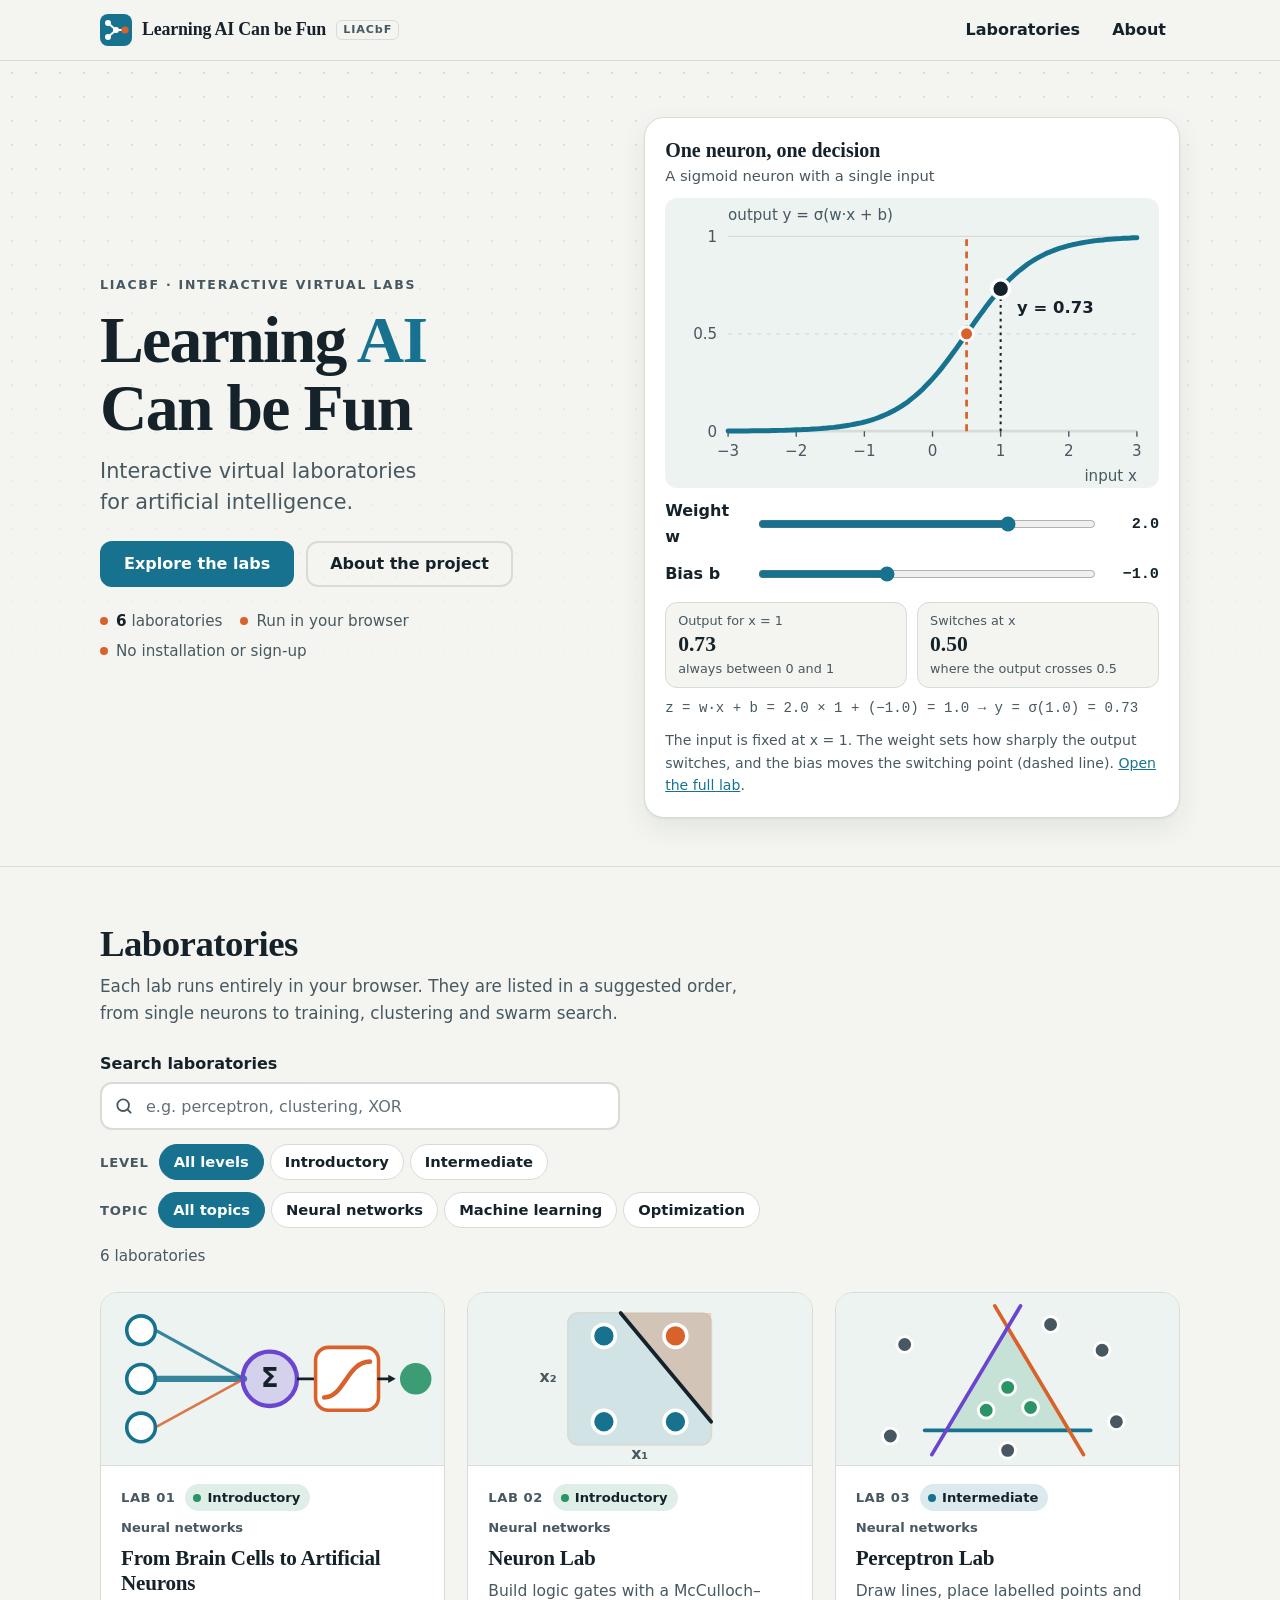
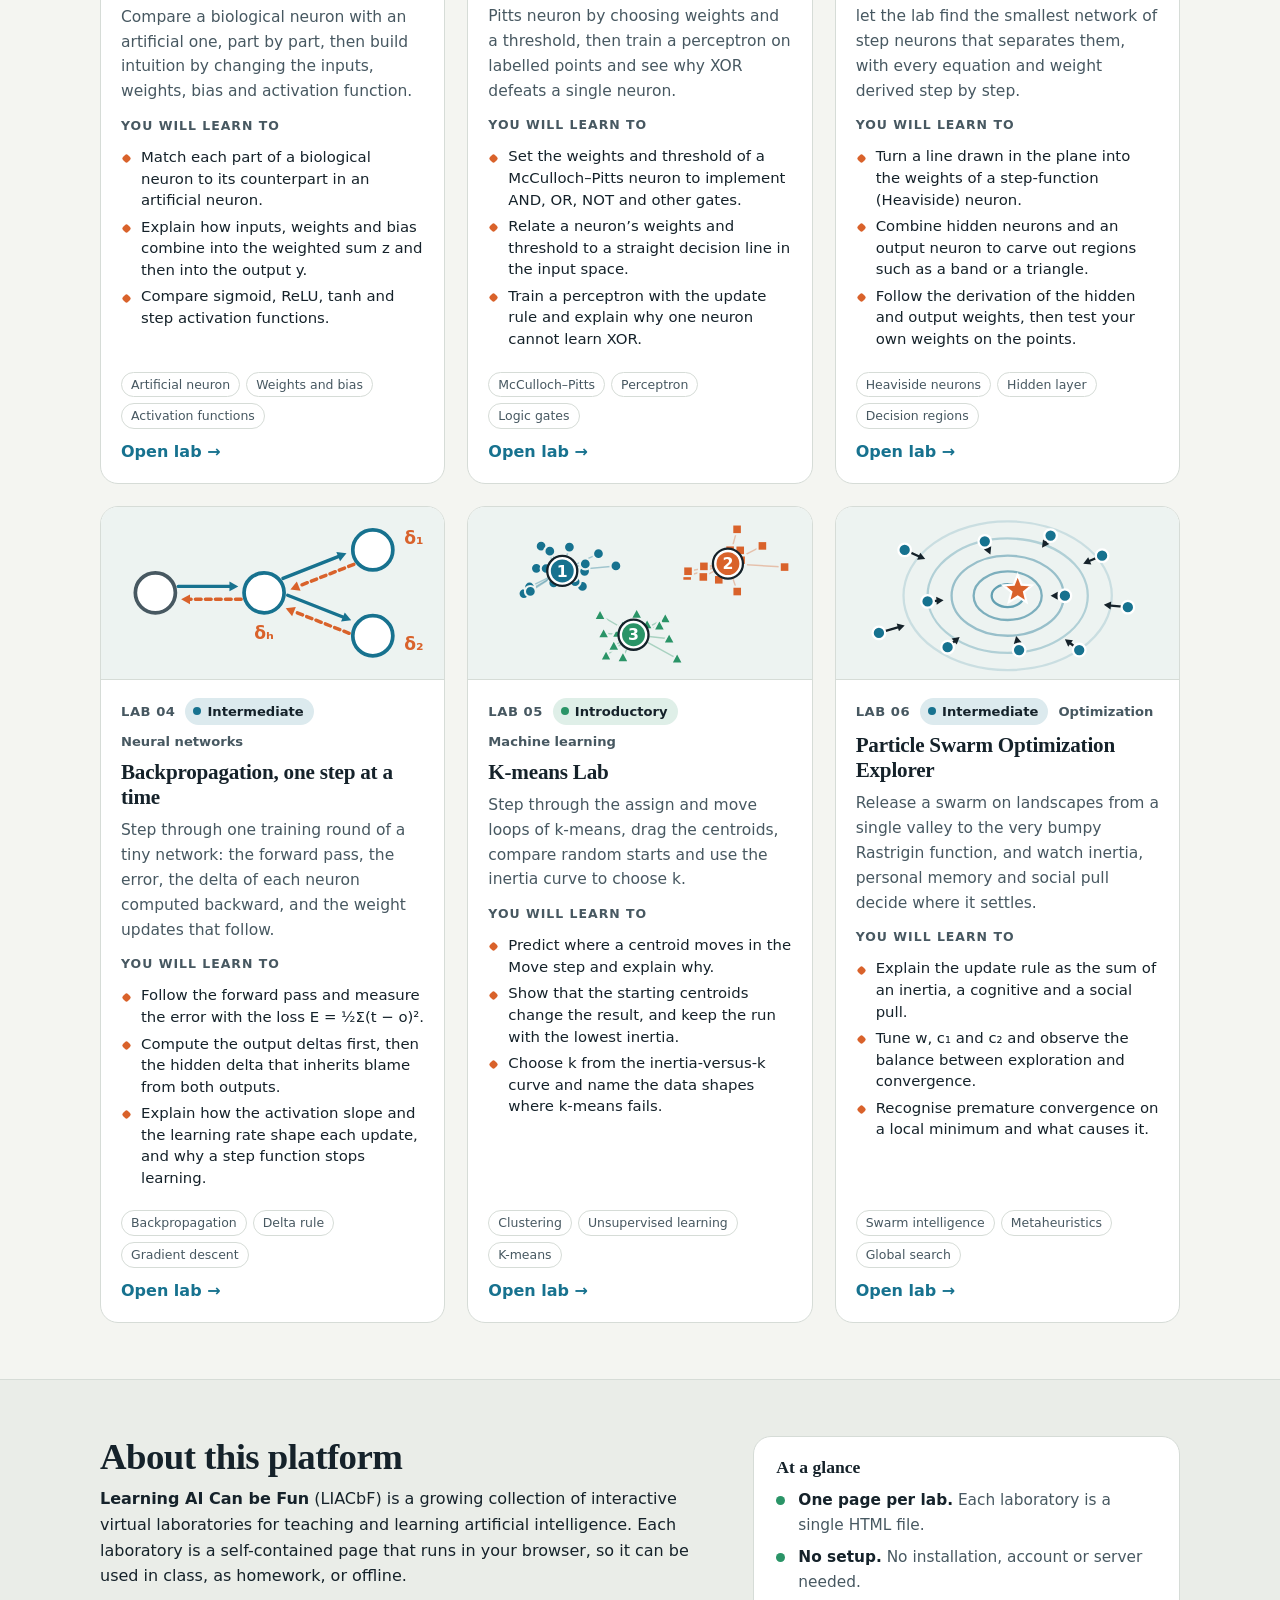
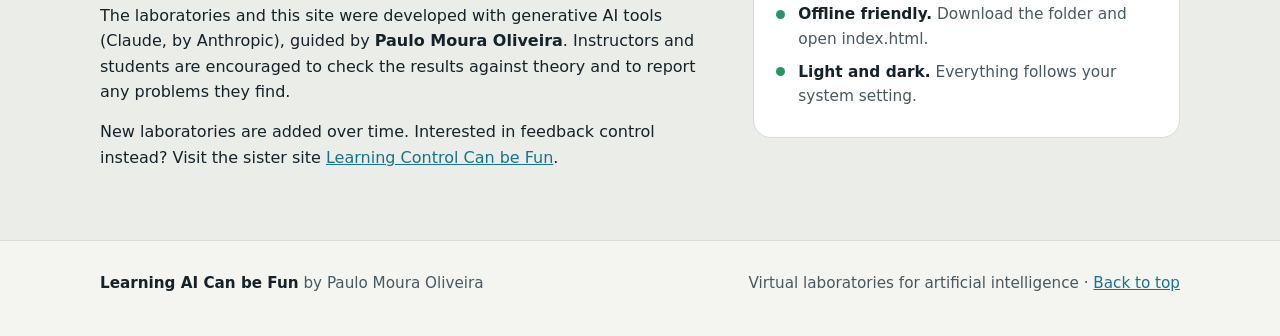
==== index.html @ 010efbf0 "Add files via upload" ====
<!DOCTYPE html>
<html lang="en">
<head>
<meta charset="utf-8">
<meta name="viewport" content="width=device-width, initial-scale=1, viewport-fit=cover">
<title>Learning AI Can be Fun (LIACbF): interactive labs for artificial intelligence</title>
<meta name="description" content="Learning AI Can be Fun (LIACbF): interactive virtual laboratories for artificial intelligence, by Paulo Moura Oliveira. Neurons, perceptrons, backpropagation, k-means and swarm optimization, all running in your browser.">
<meta name="theme-color" content="#f4f5f1" media="(prefers-color-scheme: light)">
<meta name="theme-color" content="#0d1417" media="(prefers-color-scheme: dark)">
<meta property="og:type" content="website">
<meta property="og:title" content="Learning AI Can be Fun (LIACbF)">
<meta property="og:description" content="Interactive virtual laboratories for artificial intelligence.">
<link rel="icon" href="data:image/svg+xml,%3Csvg xmlns='http://www.w3.org/2000/svg' viewBox='0 0 32 32'%3E%3Crect width='32' height='32' rx='8' fill='%2317728f'/%3E%3Cg stroke='white' stroke-width='2' stroke-linecap='round'%3E%3Cpath d='M8 9l8 7M8 23l8-7M16 16h8'/%3E%3C/g%3E%3Cg fill='white'%3E%3Ccircle cx='8' cy='9' r='3'/%3E%3Ccircle cx='8' cy='23' r='3'/%3E%3Ccircle cx='16' cy='16' r='3'/%3E%3C/g%3E%3Ccircle cx='25' cy='16' r='3.6' fill='%23ffb27a'/%3E%3C/svg%3E">
<link rel="stylesheet" href="assets/site.css">
</head>
<body>
<a class="skip" href="#labs">Skip to the laboratories</a>

<header class="site-head">
  <div class="wrap bar">
    <a class="brand" href="#top">
      <svg viewBox="0 0 32 32" aria-hidden="true"><rect width="32" height="32" rx="8" fill="var(--a)"/><g stroke="var(--a-ink)" stroke-width="2" stroke-linecap="round"><path d="M8 9l8 7M8 23l8-7M16 16h8"/></g><g fill="var(--a-ink)"><circle cx="8" cy="9" r="3"/><circle cx="8" cy="23" r="3"/><circle cx="16" cy="16" r="3"/></g><circle cx="25" cy="16" r="3.6" fill="var(--b)"/></svg>
      <span>Learning AI Can be Fun</span><small>LIACbF</small>
    </a>
    <nav aria-label="Main">
      <ul>
        <li><a href="#labs">Laboratories</a></li>
        <li><a href="#about">About</a></li>
      </ul>
    </nav>
  </div>
</header>

<main id="top">
  <section class="hero" aria-labelledby="title">
    <div class="wrap">
      <div>
        <p class="eyebrow">LIACbF · Interactive virtual labs</p>
        <h1 id="title">Learning <span class="ai">AI</span> Can be Fun</h1>
        <p class="tagline">Interactive virtual laboratories for artificial intelligence.</p>
        <div class="cta">
          <a class="btn" href="#labs">Explore the labs</a>
          <a class="btn ghost" href="#about">About the project</a>
        </div>
        <ul class="facts">
          <li><b id="count">Interactive</b> laboratories</li>
          <li>Run in your browser</li>
          <li>No installation or sign-up</li>
        </ul>
      </div>

      <div class="demo" aria-labelledby="demo-h">
        <h2 id="demo-h">One neuron, one decision</h2>
        <p class="sub">A sigmoid neuron with a single input</p>
        <svg id="dplot" viewBox="0 0 360 212" role="img" aria-label="Sigmoid neuron plot"></svg>
        <div class="sl"><label for="dw">Weight w</label><input id="dw" type="range" min="-4" max="4" step="0.1" value="2"><output id="dwv" for="dw"></output></div>
        <div class="sl"><label for="db">Bias b</label><input id="db" type="range" min="-4" max="4" step="0.1" value="-1"><output id="dbv" for="db"></output></div>
        <div class="reads">
          <div class="read"><span>Output for x = 1</span><b id="dout"></b><span>always between 0 and 1</span></div>
          <div class="read"><span>Switches at x</span><b id="dsw"></b><span id="dswnote"></span></div>
        </div>
        <p class="calc" id="dcalc"></p>
        <p class="cap">The input is fixed at x = 1. The weight sets how sharply the output switches, and the bias moves the switching point (dashed line). <a id="demo-link" href="#labs">Open the full lab</a>.</p>
      </div>
    </div>
  </section>

  <section id="labs" aria-labelledby="labs-h">
    <div class="wrap">
      <h2 class="sec" id="labs-h">Laboratories</h2>
      <p class="lede">Each lab runs entirely in your browser. They are listed in a suggested order, from single neurons to training, clustering and swarm search.</p>

      <div class="tools">
        <div class="search">
          <label for="q">Search laboratories</label>
          <div class="box">
            <svg viewBox="0 0 24 24" fill="none" stroke="currentColor" stroke-width="2.2" stroke-linecap="round" aria-hidden="true"><circle cx="11" cy="11" r="7"/><path d="m20 20-3.6-3.6"/></svg>
            <input id="q" type="search" placeholder="e.g. perceptron, clustering, XOR" autocomplete="off" spellcheck="false">
          </div>
        </div>
        <div class="filters">
          <div class="fg" role="group" aria-label="Filter by level"><span aria-hidden="true">Level</span><span class="fgc" id="f-level"></span></div>
          <div class="fg" role="group" aria-label="Filter by topic"><span aria-hidden="true">Topic</span><span class="fgc" id="f-topic"></span></div>
        </div>
        <div class="status" id="status" aria-live="polite"></div>
      </div>

      <ul class="grid" id="lab-list"></ul>
      <noscript><p class="empty">The laboratory list and the laboratories themselves need JavaScript. Please turn it on in your browser.</p></noscript>
    </div>
  </section>

  <section class="about" id="about" aria-labelledby="about-h">
    <div class="wrap cols">
      <div>
        <h2 class="sec" id="about-h">About this platform</h2>
        <p><strong>Learning AI Can be Fun</strong> (LIACbF) is a growing collection of interactive virtual laboratories for teaching and learning artificial intelligence. Each laboratory is a self-contained page that runs in your browser, so it can be used in class, as homework, or offline.</p>
        <p>The laboratories and this site were developed with generative AI tools (Claude, by Anthropic), guided by <strong>Paulo Moura Oliveira</strong>. Instructors and students are encouraged to check the results against theory and to report any problems they find.</p>
        <p>New laboratories are added over time. Interested in feedback control instead? Visit the sister site <a href="https://mouraoliveira.github.io/Learning-Control-Can-be-Fun/" target="_blank" rel="noopener">Learning Control Can be Fun</a>.</p>
      </div>
      <aside class="side" aria-labelledby="glance-h">
        <h3 id="glance-h">At a glance</h3>
        <ul>
          <li><b>One page per lab.</b> Each laboratory is a single HTML file.</li>
          <li><b>No setup.</b> No installation, account or server needed.</li>
          <li><b>Offline friendly.</b> Download the folder and open index.html.</li>
          <li><b>Light and dark.</b> Everything follows your system setting.</li>
        </ul>
      </aside>
    </div>
  </section>
</main>

<footer class="site-foot">
  <div class="wrap">
    <p><strong>Learning AI Can be Fun</strong> by Paulo Moura Oliveira</p>
    <p>Virtual laboratories for artificial intelligence · <a href="#top">Back to top</a></p>
  </div>
</footer>

<script src="assets/labs.js"></script>
<script src="assets/app.js"></script>
</body>
</html>
---- assets/site.css ----
/* Learning AI Can be Fun (LIACbF): homepage styles. System fonts only, so it works offline. */
:root{
  color-scheme:light;
  --bg:#f4f5f1; --bg2:#eaede8; --card:#ffffff; --ink:#15222a; --mute:#475861; --line:#d6dcd7;
  --a:#17728f; --a-ink:#ffffff; --b:#d9622b; --c:#2a9467; --d:#6b45d0;
  --pv-bg:#edf3f1; --focus:#17728f;
  --shadow:0 1px 2px rgba(21,34,42,.06),0 10px 28px rgba(21,34,42,.08);
  --serif:"Iowan Old Style","Palatino Linotype",Palatino,"Book Antiqua",Georgia,serif;
  --sans:system-ui,-apple-system,"Segoe UI",Roboto,"Helvetica Neue",Arial,sans-serif;
}
@media (prefers-color-scheme:dark){
  :root{
    color-scheme:dark;
    --bg:#0d1417; --bg2:#121c20; --card:#162126; --ink:#e7f0ee; --mute:#a3b4b7; --line:#2a393e;
    --a:#5cc3e8; --a-ink:#05212b; --b:#ff8f57; --c:#4fd09a; --d:#a58bff;
    --pv-bg:#1b2a30; --focus:#5cc3e8;
    --shadow:0 1px 2px rgba(0,0,0,.4),0 10px 28px rgba(0,0,0,.35);
  }
}
*{box-sizing:border-box}
[hidden]{display:none!important}
.fgc{display:contents}
html{scroll-behavior:smooth;scroll-padding-top:76px;-webkit-text-size-adjust:100%}
body{margin:0;background:var(--bg);color:var(--ink);font:16px/1.6 var(--sans)}
a{color:var(--a)}
img,svg{max-width:100%}
:focus-visible{outline:3px solid var(--focus);outline-offset:3px;border-radius:6px}
.wrap{max-width:1120px;margin:0 auto;padding:0 20px}
.vh{position:absolute!important;width:1px;height:1px;overflow:hidden;clip:rect(0 0 0 0);white-space:nowrap}
.skip{position:absolute;left:12px;top:-60px;z-index:100;background:var(--a);color:var(--a-ink);padding:10px 16px;border-radius:10px;font-weight:700;text-decoration:none}
.skip:focus{top:12px}

/* Header */
.site-head{position:sticky;top:0;z-index:50;background:var(--bg);border-bottom:1px solid var(--line)}
@supports (backdrop-filter:blur(8px)){
  .site-head{background:color-mix(in srgb,var(--bg) 82%,transparent);-webkit-backdrop-filter:blur(10px);backdrop-filter:blur(10px)}
}
.bar{display:flex;align-items:center;justify-content:space-between;gap:16px;min-height:60px}
.brand{display:inline-flex;align-items:center;gap:10px;color:var(--ink);text-decoration:none;font:700 1.12rem/1 var(--serif);letter-spacing:-.01em}
.brand svg{width:32px;height:32px;flex:none}
.brand small{font:700 .7rem/1 var(--sans);letter-spacing:.08em;color:var(--mute);border:1px solid var(--line);border-radius:6px;padding:3px 6px}
nav ul{display:flex;gap:4px;list-style:none;margin:0;padding:0}
nav a{display:inline-block;padding:8px 14px;border-radius:10px;color:var(--ink);text-decoration:none;font-weight:600}
nav a:hover{background:var(--bg2)}
@media (max-width:520px){.brand small{display:none}nav a{padding:8px 10px}}

/* Hero */
.hero{position:relative;overflow:hidden;padding:56px 0 48px;border-bottom:1px solid var(--line)}
.hero::before{content:"";position:absolute;inset:0;background:radial-gradient(circle,var(--line) 1.2px,transparent 1.6px) 0 0/24px 24px;
  -webkit-mask-image:linear-gradient(to bottom,#000 0%,transparent 85%);mask-image:linear-gradient(to bottom,#000 0%,transparent 85%);opacity:.9;pointer-events:none}
.hero .wrap{position:relative;display:grid;gap:36px;align-items:center}
@media (min-width:900px){.hero .wrap{grid-template-columns:1fr 1.08fr;gap:48px}}
.eyebrow{display:inline-block;margin:0 0 14px;font:700 .78rem/1 var(--sans);letter-spacing:.14em;text-transform:uppercase;color:var(--mute)}
h1{margin:0 0 14px;font:700 clamp(2.5rem,6.4vw,4.1rem)/1.04 var(--serif);letter-spacing:-.025em;text-wrap:balance}
h1 .ai{color:var(--a)}
.tagline{margin:0 0 24px;max-width:34ch;text-wrap:balance;font-size:clamp(1.08rem,2.2vw,1.3rem);line-height:1.45;color:var(--mute)}
.cta{display:flex;flex-wrap:wrap;gap:12px;margin:0 0 22px}
.btn{display:inline-flex;align-items:center;gap:8px;min-height:46px;padding:0 22px;border-radius:12px;border:2px solid var(--a);background:var(--a);color:var(--a-ink);font:700 1rem/1 var(--sans);text-decoration:none;cursor:pointer;transition:transform .15s,box-shadow .15s}
.btn:hover{transform:translateY(-2px);box-shadow:var(--shadow)}
.btn.ghost{background:transparent;color:var(--ink);border-color:var(--line)}
.btn.ghost:hover{border-color:var(--a)}
.facts{display:flex;flex-wrap:wrap;gap:6px 18px;margin:0;padding:0;list-style:none;color:var(--mute);font-size:.95rem}
.facts li::before{content:"";display:inline-block;width:8px;height:8px;border-radius:50%;background:var(--b);margin-right:8px;vertical-align:1px}
.facts b{color:var(--ink)}

/* Featured demo */
.demo{background:var(--card);border:1px solid var(--line);border-radius:20px;padding:20px;box-shadow:var(--shadow)}
.demo h2{margin:0;font:700 1.25rem/1.2 var(--serif)}
.demo .sub{margin:2px 0 10px;color:var(--mute);font-size:.92rem}
.demo svg{display:block;width:100%;height:auto;background:var(--pv-bg);border-radius:12px}
.demo svg text{font-family:var(--sans)}
.sl{display:grid;grid-template-columns:5.2em 1fr 3.3em;gap:10px;align-items:center;margin:10px 0 0}
.sl label{font-weight:700}
.sl output{font:700 .95rem ui-monospace,Menlo,Consolas,monospace;text-align:right}
input[type=range]{width:100%;min-width:0;accent-color:var(--a);height:28px;margin:0}
.reads{display:grid;grid-template-columns:1fr 1fr;gap:10px;margin:14px 0 0}
.read{background:var(--bg);border:1px solid var(--line);border-radius:12px;padding:8px 12px}
.read span{display:block;font-size:.8rem;color:var(--mute)}
.read b{font:700 1.35rem/1.25 var(--serif);font-variant-numeric:tabular-nums}
.calc{margin:10px 0 0;font:.88rem/1.5 ui-monospace,Menlo,Consolas,monospace;color:var(--mute);overflow-wrap:anywhere}
.demo .cap{margin:10px 0 0;font-size:.88rem;color:var(--mute)}

/* Sections */
section{padding:56px 0}
h2.sec{margin:0 0 8px;font:700 clamp(1.7rem,3.6vw,2.3rem)/1.15 var(--serif);letter-spacing:-.015em}
.lede{margin:0 0 24px;max-width:62ch;color:var(--mute);font-size:1.05rem}

/* Toolbar */
.tools{display:grid;gap:14px;margin:0 0 22px}
.search{position:relative;max-width:520px}
.search input{width:100%;min-height:48px;padding:0 16px 0 44px;border:2px solid var(--line);border-radius:12px;background:var(--card);color:var(--ink);font:inherit}
.search input::placeholder{color:var(--mute);opacity:.85}
.search input:focus{outline:none;border-color:var(--a);box-shadow:0 0 0 3px color-mix(in srgb,var(--a) 28%,transparent)}
.search svg{position:absolute;left:14px;top:50%;width:20px;height:20px;margin-top:-10px;color:var(--mute);pointer-events:none}
.search label{display:block;margin:0 0 6px;font-weight:700}
.search .box{position:relative}
.filters{display:flex;flex-wrap:wrap;gap:12px 28px}
.fg{display:flex;flex-wrap:wrap;align-items:center;gap:6px}
.fg>span{font-size:.82rem;font-weight:700;letter-spacing:.06em;text-transform:uppercase;color:var(--mute);margin-right:4px}
.chip{min-height:36px;padding:0 14px;border-radius:999px;border:1.5px solid var(--line);background:var(--card);color:var(--ink);font:600 .92rem/1 var(--sans);cursor:pointer}
.chip:hover{border-color:var(--a)}
.chip[aria-pressed=true]{background:var(--a);border-color:var(--a);color:var(--a-ink)}
.status{display:flex;flex-wrap:wrap;align-items:center;gap:10px 16px;color:var(--mute);font-size:.95rem;min-height:28px}
.link-btn{padding:0;border:0;background:none;color:var(--a);font:inherit;font-weight:700;text-decoration:underline;text-underline-offset:3px;cursor:pointer}

/* Cards */
.grid{display:grid;grid-template-columns:repeat(auto-fill,minmax(320px,1fr));gap:22px;margin:0;padding:0;list-style:none}
.card{position:relative;display:flex;flex-direction:column;height:100%;background:var(--card);border:1px solid var(--line);border-radius:18px;overflow:hidden;transition:transform .18s,box-shadow .18s,border-color .18s}
.card:hover{transform:translateY(-4px);box-shadow:var(--shadow);border-color:var(--a)}
.pv{aspect-ratio:2/1;background:var(--pv-bg);border-bottom:1px solid var(--line)}
.pv svg{display:block;width:100%;height:100%}
.pv svg text{font-family:var(--sans)}
.body{display:flex;flex:1;flex-direction:column;padding:18px 20px 18px}
.meta{display:flex;flex-wrap:wrap;align-items:center;gap:6px 10px;margin:0 0 8px;font-size:.82rem;color:var(--mute);font-weight:600}
.num{font-variant-numeric:tabular-nums;letter-spacing:.04em}
.lvl{display:inline-flex;align-items:center;gap:6px;padding:3px 10px 3px 8px;border-radius:999px;background:color-mix(in srgb,var(--lv,var(--a)) 15%,var(--card));color:var(--ink);font-weight:700}
.lvl::before{content:"";width:8px;height:8px;border-radius:50%;background:var(--lv,var(--a))}
.lvl.l-Introductory{--lv:var(--c)}.lvl.l-Intermediate{--lv:var(--a)}.lvl.l-Advanced{--lv:var(--d)}
.card h3{margin:0 0 8px;font:700 1.32rem/1.2 var(--serif);letter-spacing:-.01em}
.card h3 a{color:var(--ink);text-decoration:none}
.card h3 a::after{content:"";position:absolute;inset:0;z-index:1}
.card h3 a:focus-visible{outline:none}
.card h3 a:focus-visible::after{outline:3px solid var(--focus);outline-offset:-3px;border-radius:18px}
.card .sum{margin:0 0 12px;color:var(--mute);font-size:.97rem}
.learn{margin:0 0 6px;font-size:.78rem;font-weight:700;letter-spacing:.08em;text-transform:uppercase;color:var(--mute)}
.obj{margin:0 0 16px;padding:0;list-style:none;font-size:.93rem;line-height:1.45}
.obj li{position:relative;padding-left:20px;margin:5px 0}
.obj li::before{content:"";position:absolute;left:2px;top:.55em;width:7px;height:7px;border-radius:2px;background:var(--b);transform:rotate(45deg)}
.foot{display:flex;flex-wrap:wrap;align-items:flex-end;justify-content:space-between;gap:10px;margin-top:auto}
.tags{display:flex;flex-wrap:wrap;gap:6px;margin:0;padding:0;list-style:none}
.tags li{padding:2px 9px;border:1px solid var(--line);border-radius:999px;font-size:.78rem;color:var(--mute)}
.open{font-weight:700;color:var(--a);white-space:nowrap}
.card:hover .open{text-decoration:underline;text-underline-offset:3px}
.empty{padding:34px 20px;border:2px dashed var(--line);border-radius:18px;text-align:center;color:var(--mute)}

/* About */
.about{background:var(--bg2);border-top:1px solid var(--line);border-bottom:1px solid var(--line)}
.about .cols{display:grid;gap:32px}
@media (min-width:860px){.about .cols{grid-template-columns:1.4fr 1fr;gap:56px}}
.about p{margin:0 0 14px;max-width:64ch}
.side{background:var(--card);border:1px solid var(--line);border-radius:18px;padding:20px 22px;align-self:start}
.side h3{margin:0 0 10px;font:700 1.1rem/1.2 var(--serif)}
.side ul{margin:0;padding:0;list-style:none}
.side li{position:relative;padding-left:22px;margin:8px 0;color:var(--mute);font-size:.96rem}
.side li::before{content:"";position:absolute;left:0;top:.5em;width:9px;height:9px;border-radius:50%;background:var(--c)}
.side b{color:var(--ink)}

/* Footer */
.site-foot{padding:30px 0 40px;color:var(--mute);font-size:.95rem}
.site-foot .wrap{display:flex;flex-wrap:wrap;justify-content:space-between;gap:10px 24px}
.site-foot p{margin:0}
.site-foot strong{color:var(--ink)}

@media (prefers-reduced-motion:reduce){
  html{scroll-behavior:auto}
  *{transition:none!important}
  .btn:hover,.card:hover{transform:none}
}
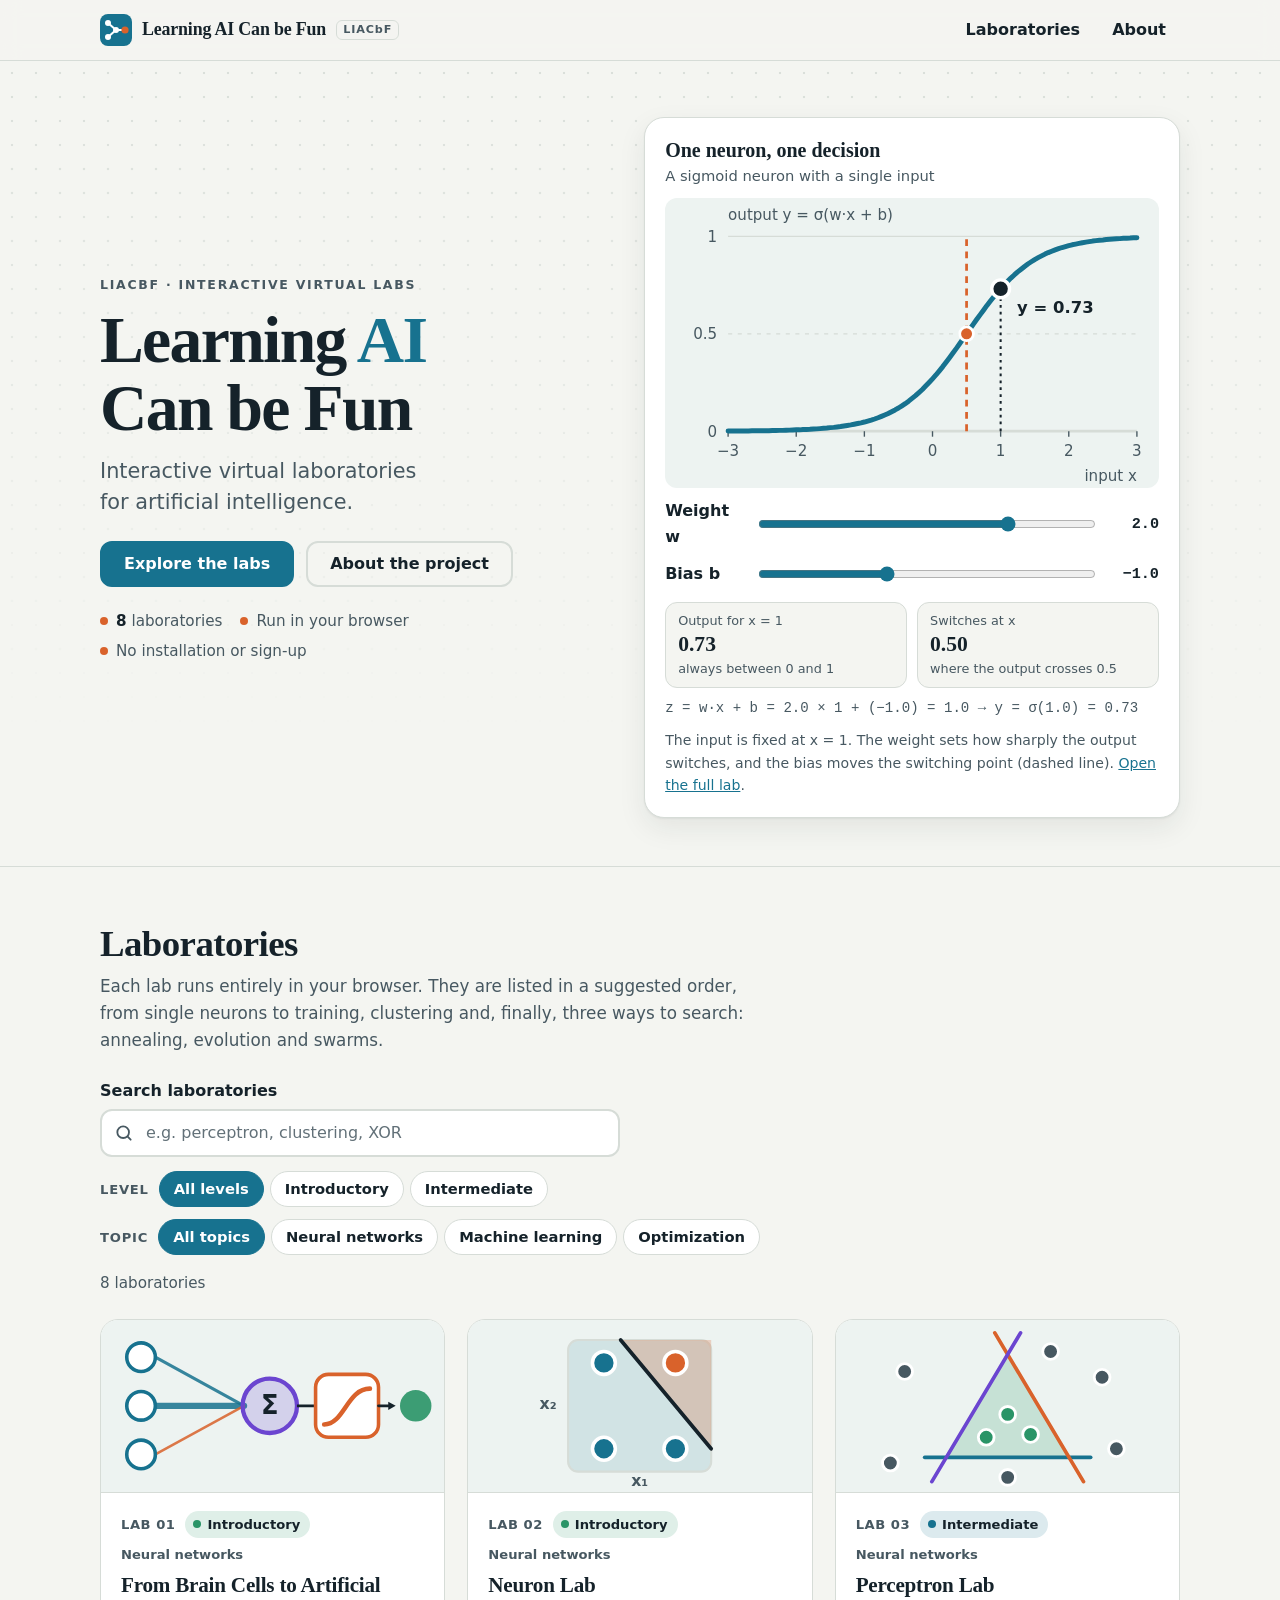
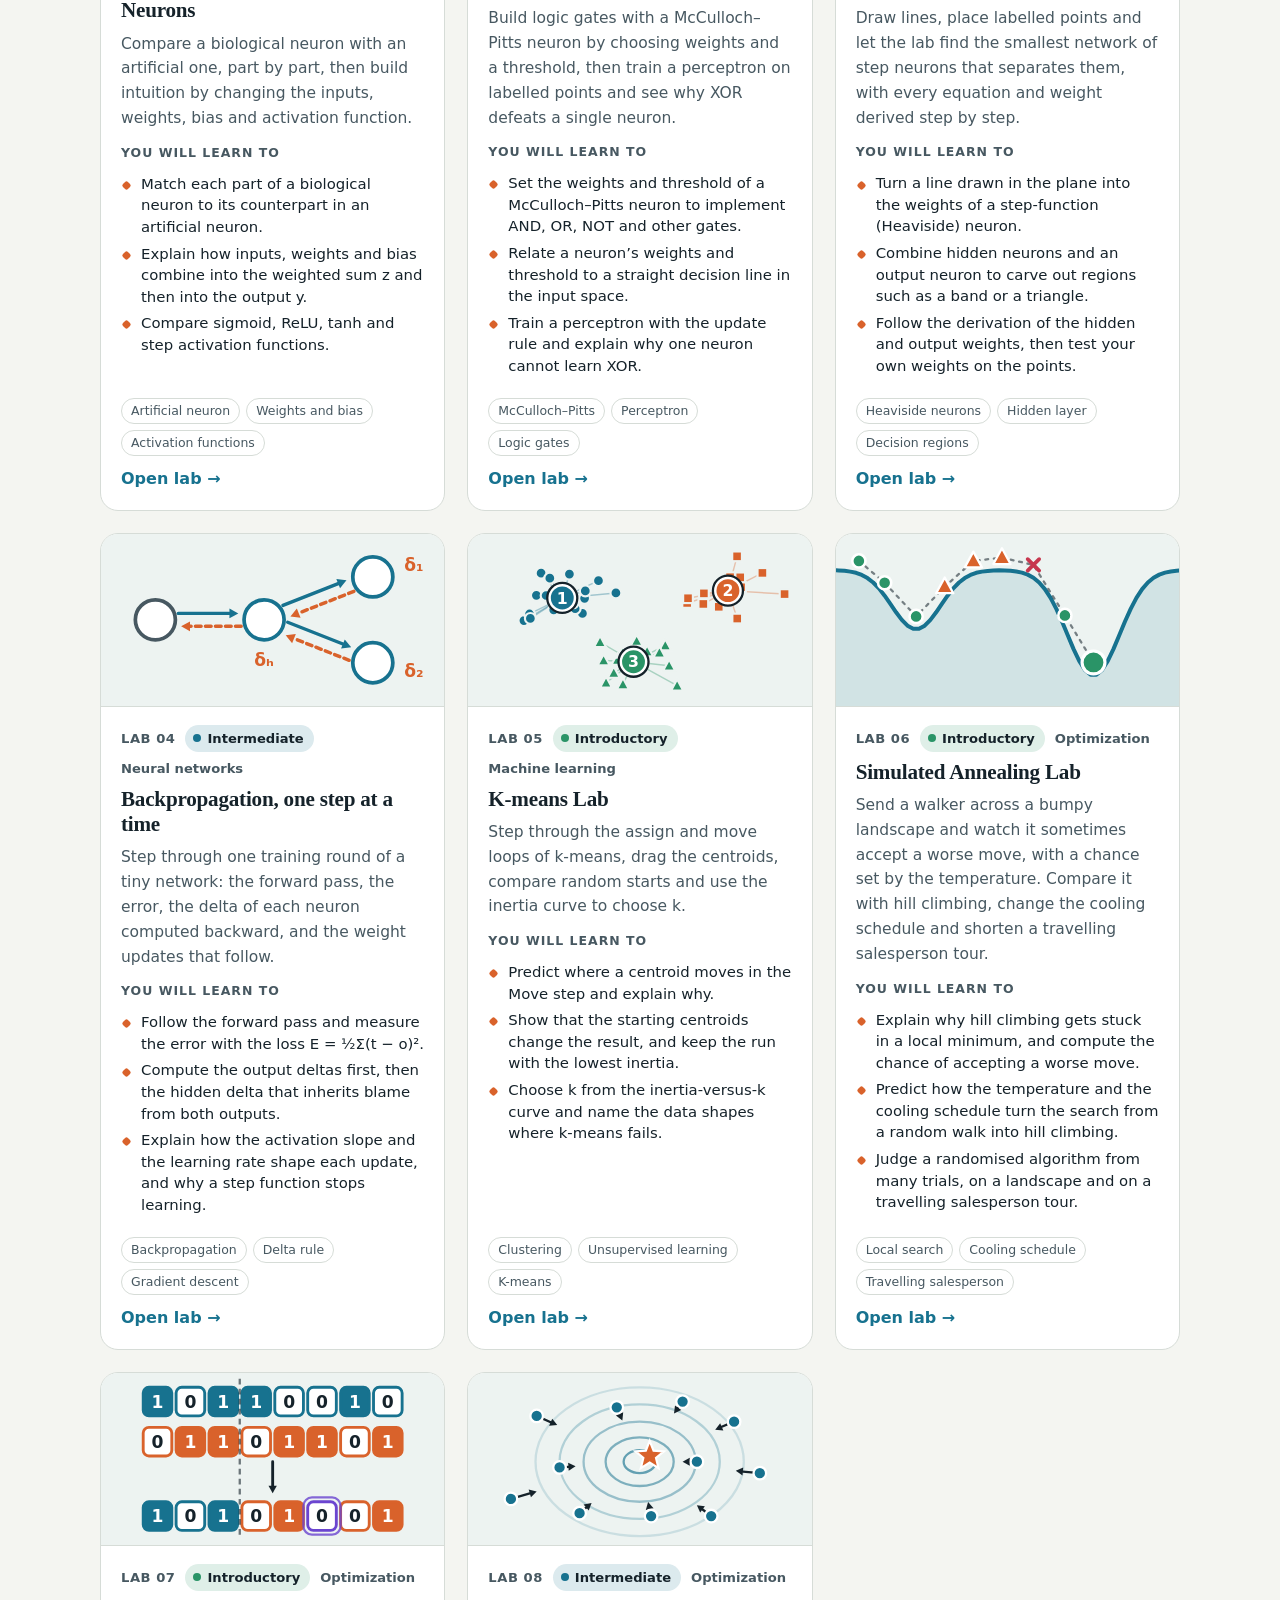
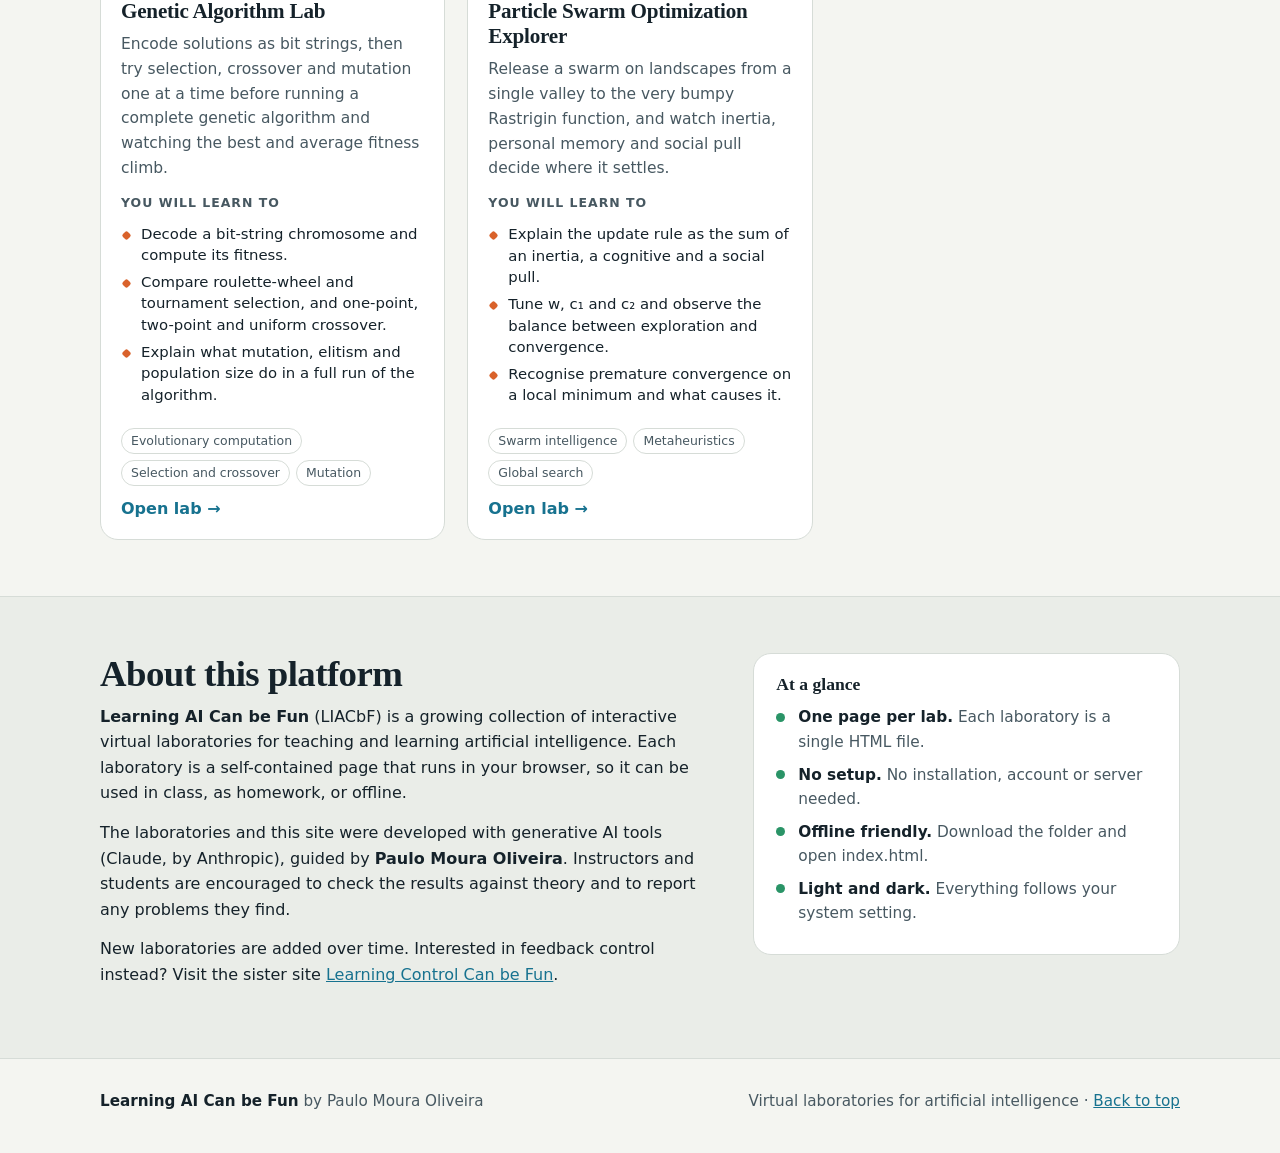
==== commit f9c3aaa8: "Add files via upload" ====
--- a/index.html
+++ b/index.html
@@ -4,7 +4,7 @@
 <meta charset="utf-8">
 <meta name="viewport" content="width=device-width, initial-scale=1, viewport-fit=cover">
 <title>Learning AI Can be Fun (LIACbF): interactive labs for artificial intelligence</title>
-<meta name="description" content="Learning AI Can be Fun (LIACbF): interactive virtual laboratories for artificial intelligence, by Paulo Moura Oliveira. Neurons, perceptrons, backpropagation, k-means and swarm optimization, all running in your browser.">
+<meta name="description" content="Learning AI Can be Fun (LIACbF): interactive virtual laboratories for artificial intelligence, by Paulo Moura Oliveira. Neurons, perceptrons, backpropagation, k-means, simulated annealing, genetic algorithms and swarm optimization, all running in your browser.">
 <meta name="theme-color" content="#f4f5f1" media="(prefers-color-scheme: light)">
 <meta name="theme-color" content="#0d1417" media="(prefers-color-scheme: dark)">
 <meta property="og:type" content="website">
@@ -68,7 +68,7 @@
   <section id="labs" aria-labelledby="labs-h">
     <div class="wrap">
       <h2 class="sec" id="labs-h">Laboratories</h2>
-      <p class="lede">Each lab runs entirely in your browser. They are listed in a suggested order, from single neurons to training, clustering and swarm search.</p>
+      <p class="lede">Each lab runs entirely in your browser. They are listed in a suggested order, from single neurons to training, clustering and, finally, three ways to search: annealing, evolution and swarms.</p>
 
       <div class="tools">
         <div class="search">
--- a/assets/site.css
+++ b/assets/site.css
@@ -2,7 +2,7 @@
 :root{
   color-scheme:light;
   --bg:#f4f5f1; --bg2:#eaede8; --card:#ffffff; --ink:#15222a; --mute:#475861; --line:#d6dcd7;
-  --a:#17728f; --a-ink:#ffffff; --b:#d9622b; --c:#2a9467; --d:#6b45d0;
+  --a:#17728f; --a-ink:#ffffff; --b:#d9622b; --c:#2a9467; --d:#6b45d0; --bad:#c7364e;
   --pv-bg:#edf3f1; --focus:#17728f;
   --shadow:0 1px 2px rgba(21,34,42,.06),0 10px 28px rgba(21,34,42,.08);
   --serif:"Iowan Old Style","Palatino Linotype",Palatino,"Book Antiqua",Georgia,serif;
@@ -12,7 +12,7 @@
   :root{
     color-scheme:dark;
     --bg:#0d1417; --bg2:#121c20; --card:#162126; --ink:#e7f0ee; --mute:#a3b4b7; --line:#2a393e;
-    --a:#5cc3e8; --a-ink:#05212b; --b:#ff8f57; --c:#4fd09a; --d:#a58bff;
+    --a:#5cc3e8; --a-ink:#05212b; --b:#ff8f57; --c:#4fd09a; --d:#a58bff; --bad:#ff7a8c;
     --pv-bg:#1b2a30; --focus:#5cc3e8;
     --shadow:0 1px 2px rgba(0,0,0,.4),0 10px 28px rgba(0,0,0,.35);
   }
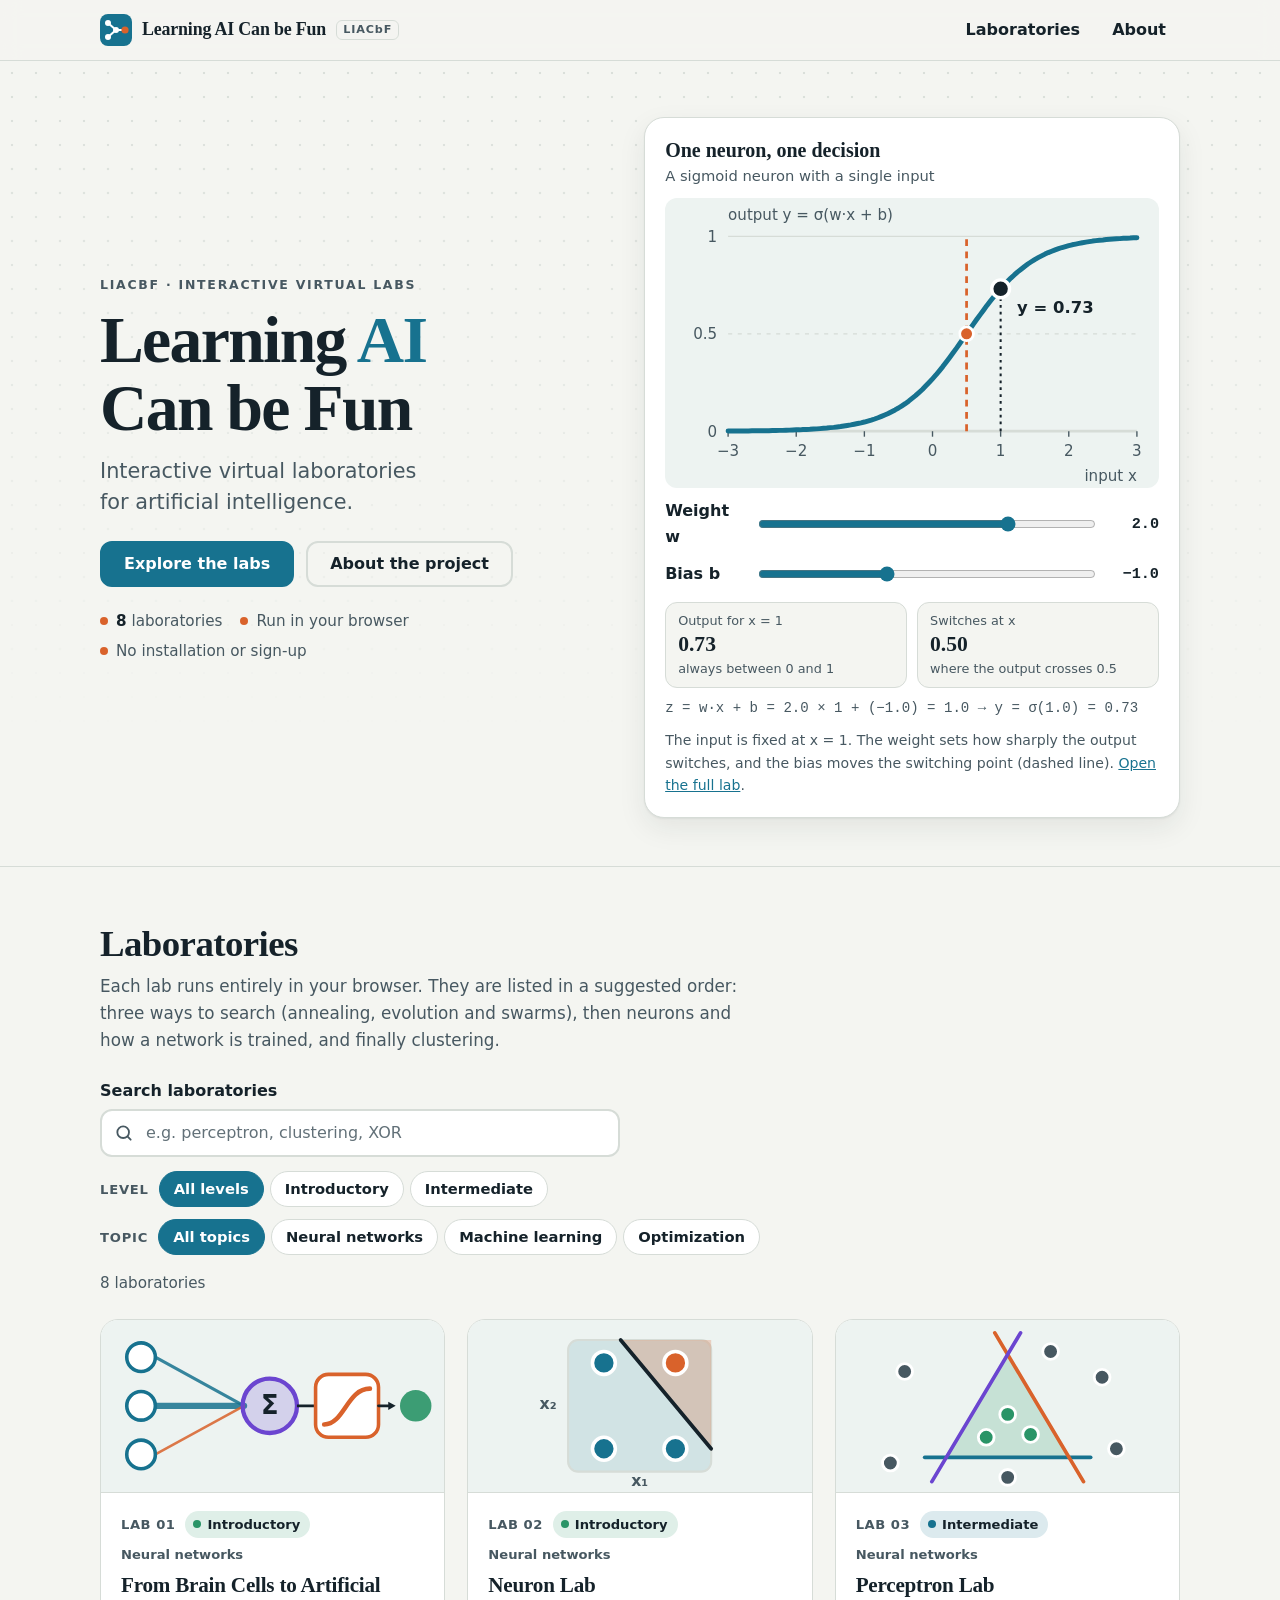
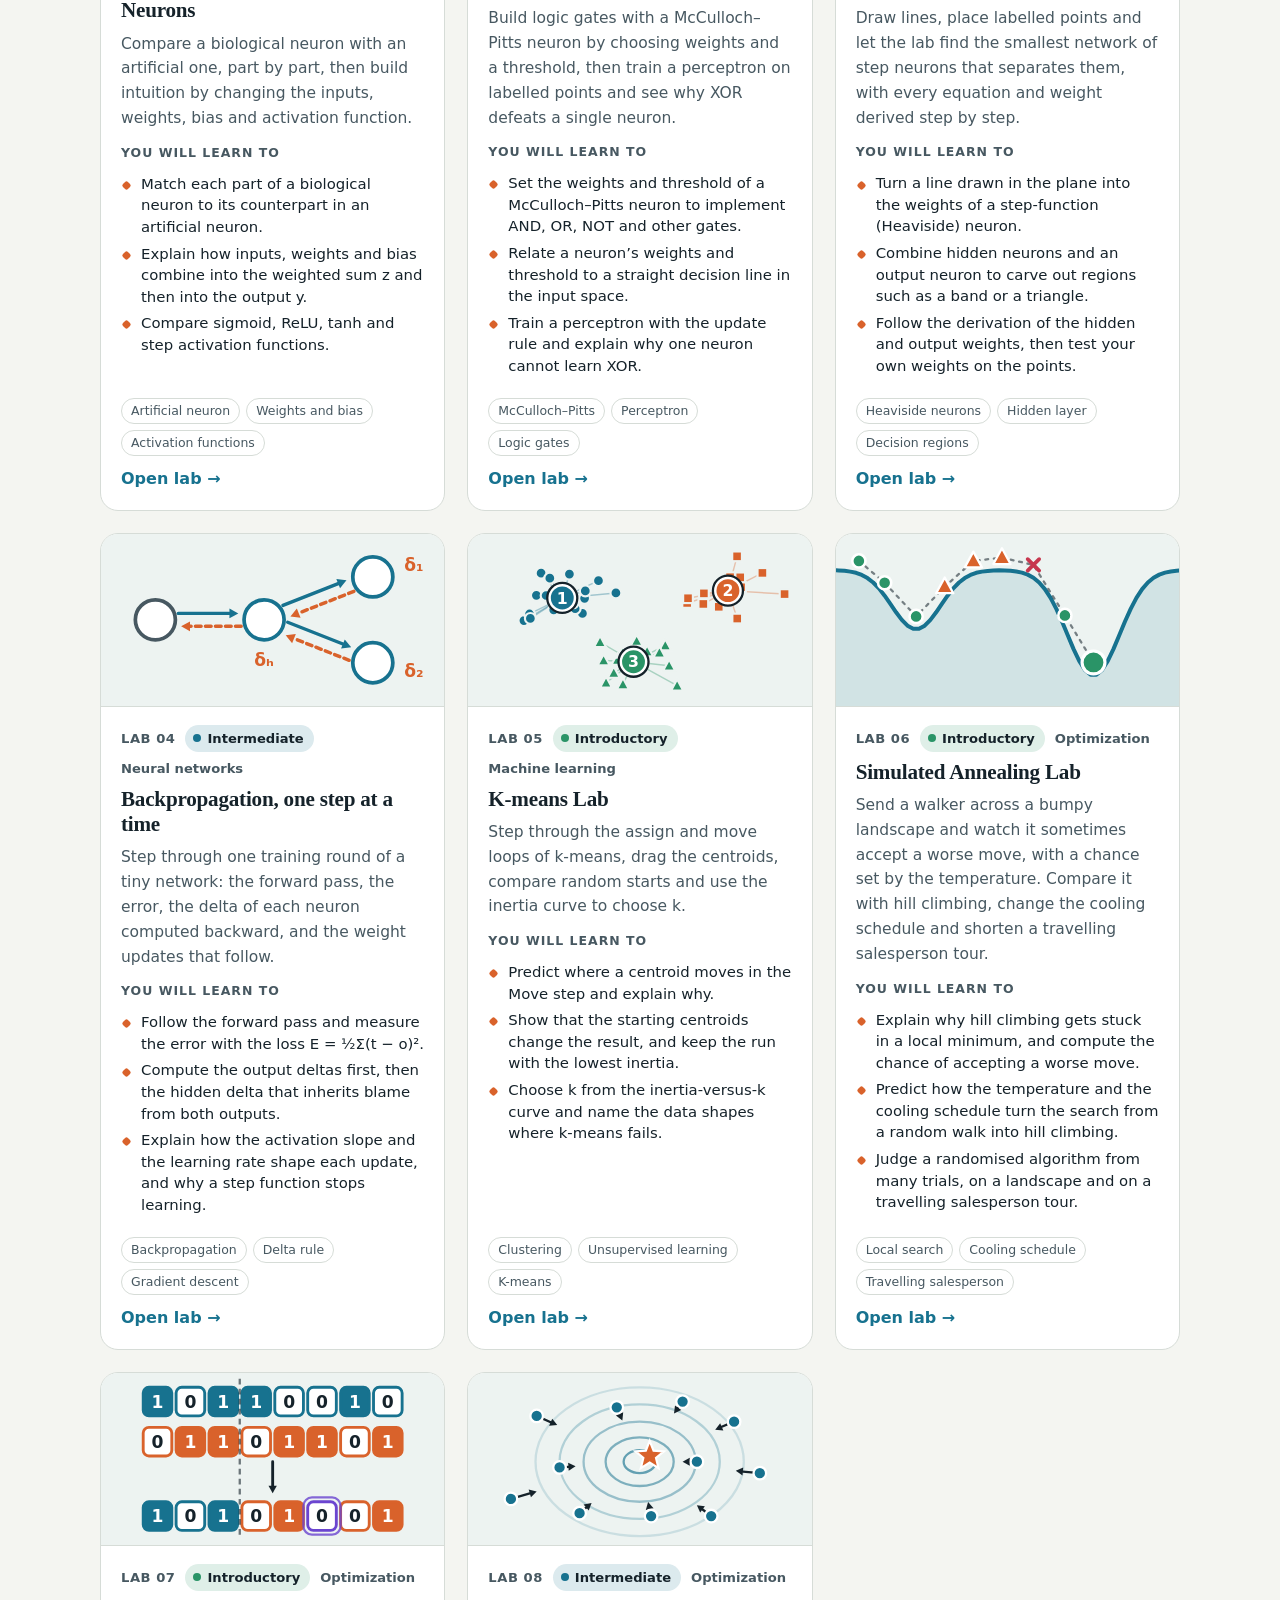
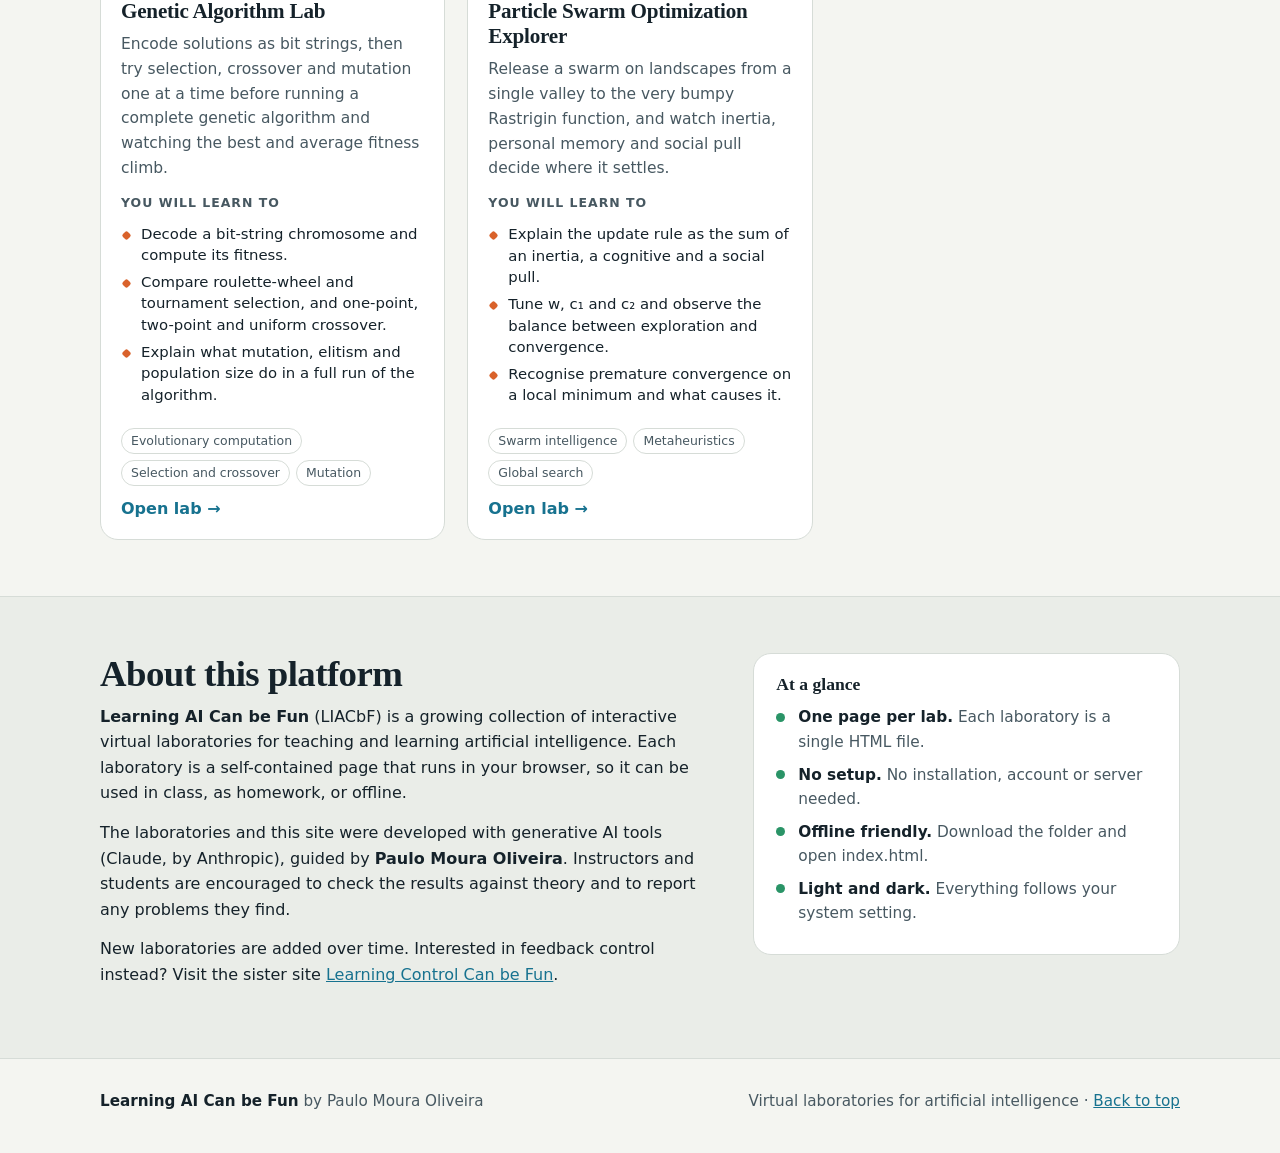
==== commit 263c43e1: "Add files via upload" ====
--- a/index.html
+++ b/index.html
@@ -4,7 +4,7 @@
 <meta charset="utf-8">
 <meta name="viewport" content="width=device-width, initial-scale=1, viewport-fit=cover">
 <title>Learning AI Can be Fun (LIACbF): interactive labs for artificial intelligence</title>
-<meta name="description" content="Learning AI Can be Fun (LIACbF): interactive virtual laboratories for artificial intelligence, by Paulo Moura Oliveira. Neurons, perceptrons, backpropagation, k-means, simulated annealing, genetic algorithms and swarm optimization, all running in your browser.">
+<meta name="description" content="Learning AI Can be Fun (LIACbF): interactive virtual laboratories for artificial intelligence, by Paulo Moura Oliveira. Simulated annealing, genetic algorithms, swarm optimization, neurons, perceptrons, backpropagation and k-means, all running in your browser.">
 <meta name="theme-color" content="#f4f5f1" media="(prefers-color-scheme: light)">
 <meta name="theme-color" content="#0d1417" media="(prefers-color-scheme: dark)">
 <meta property="og:type" content="website">
@@ -68,7 +68,7 @@
   <section id="labs" aria-labelledby="labs-h">
     <div class="wrap">
       <h2 class="sec" id="labs-h">Laboratories</h2>
-      <p class="lede">Each lab runs entirely in your browser. They are listed in a suggested order, from single neurons to training, clustering and, finally, three ways to search: annealing, evolution and swarms.</p>
+      <p class="lede">Each lab runs entirely in your browser. They are listed in a suggested order: three ways to search (annealing, evolution and swarms), then neurons and how a network is trained, and finally clustering.</p>
 
       <div class="tools">
         <div class="search">
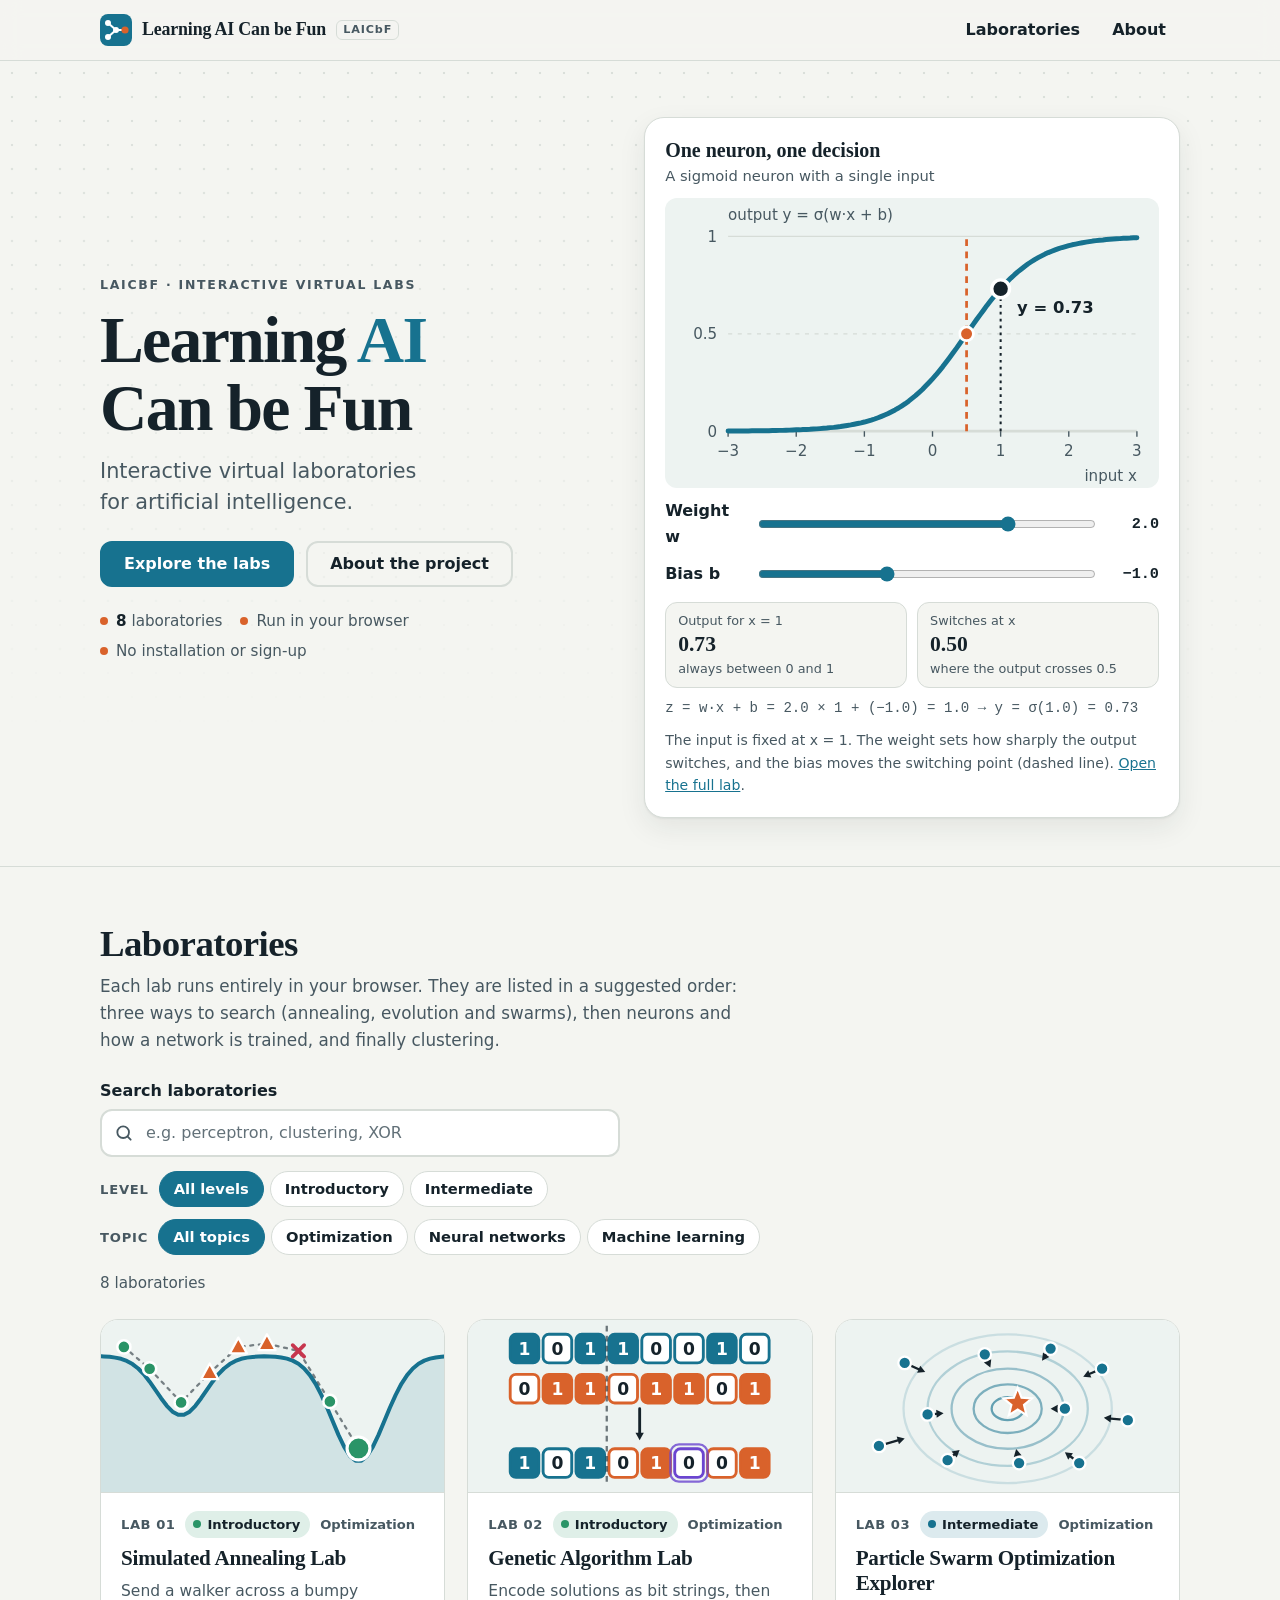
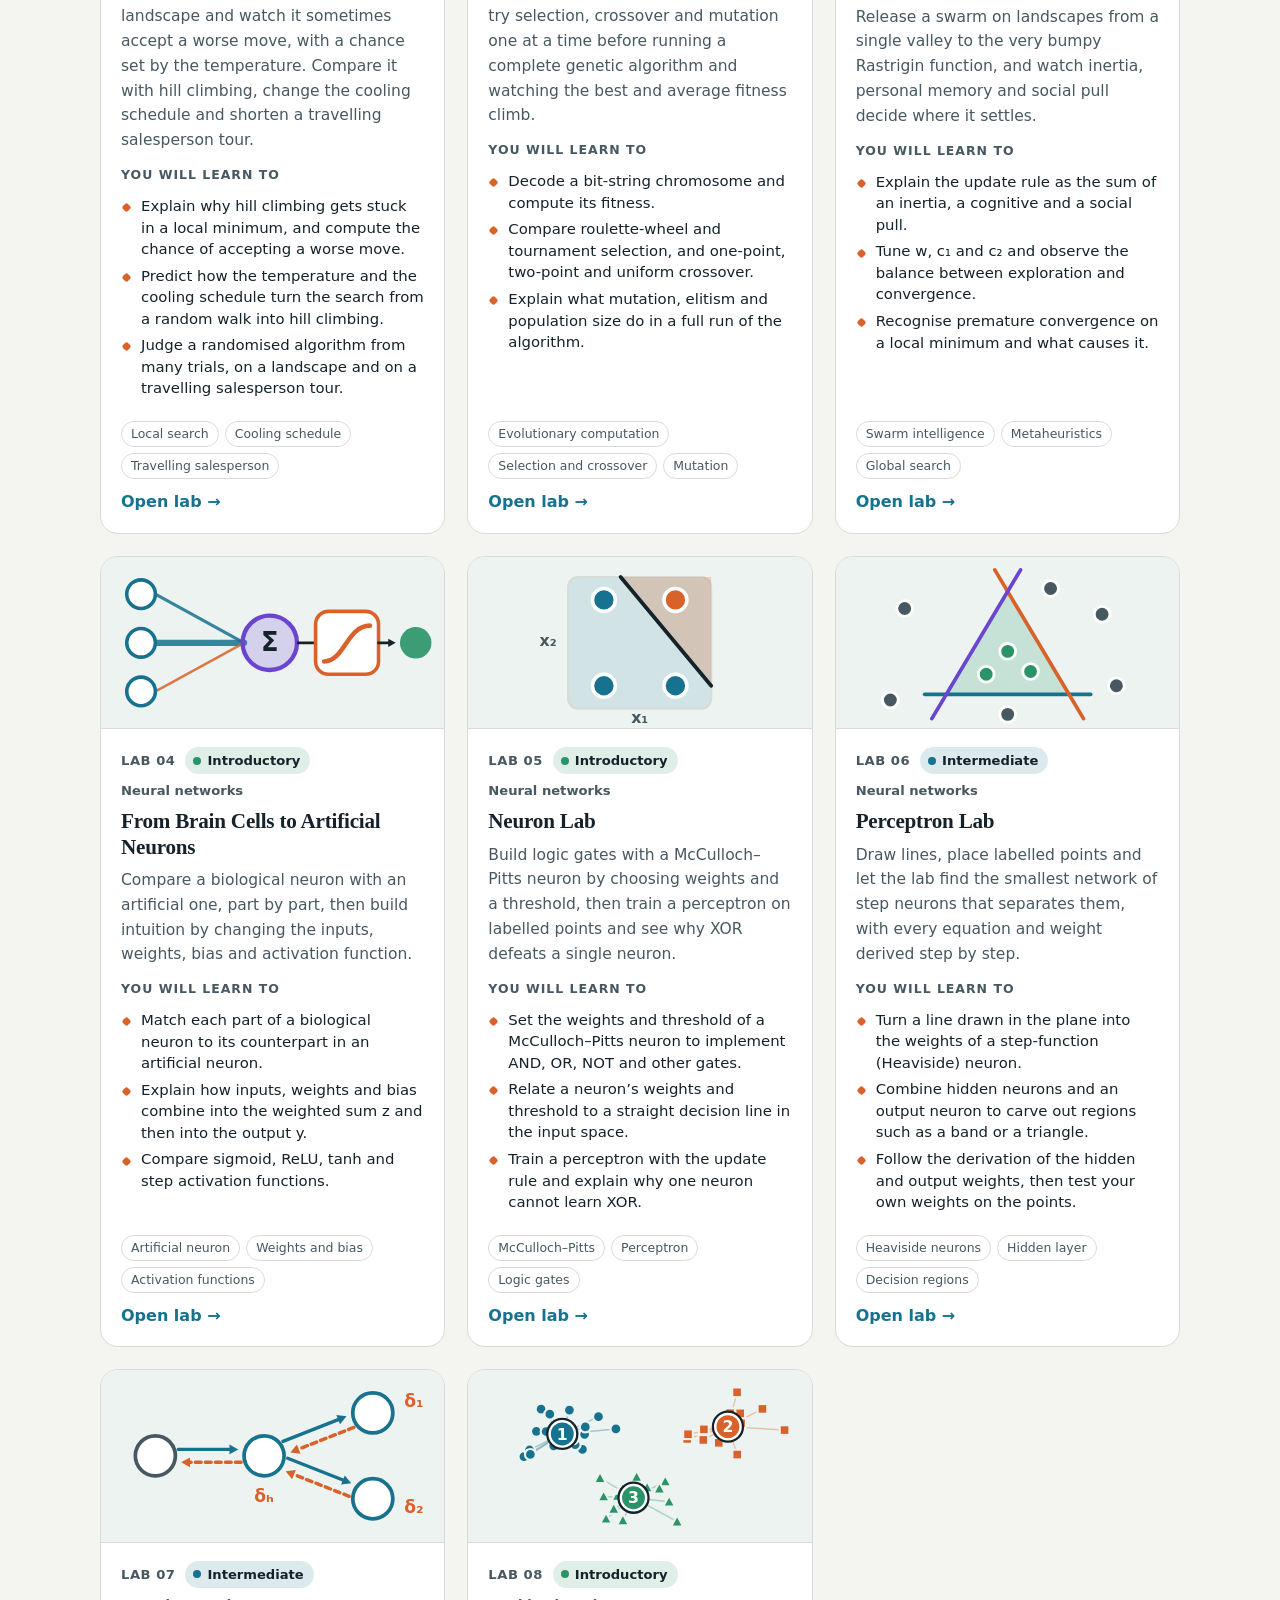
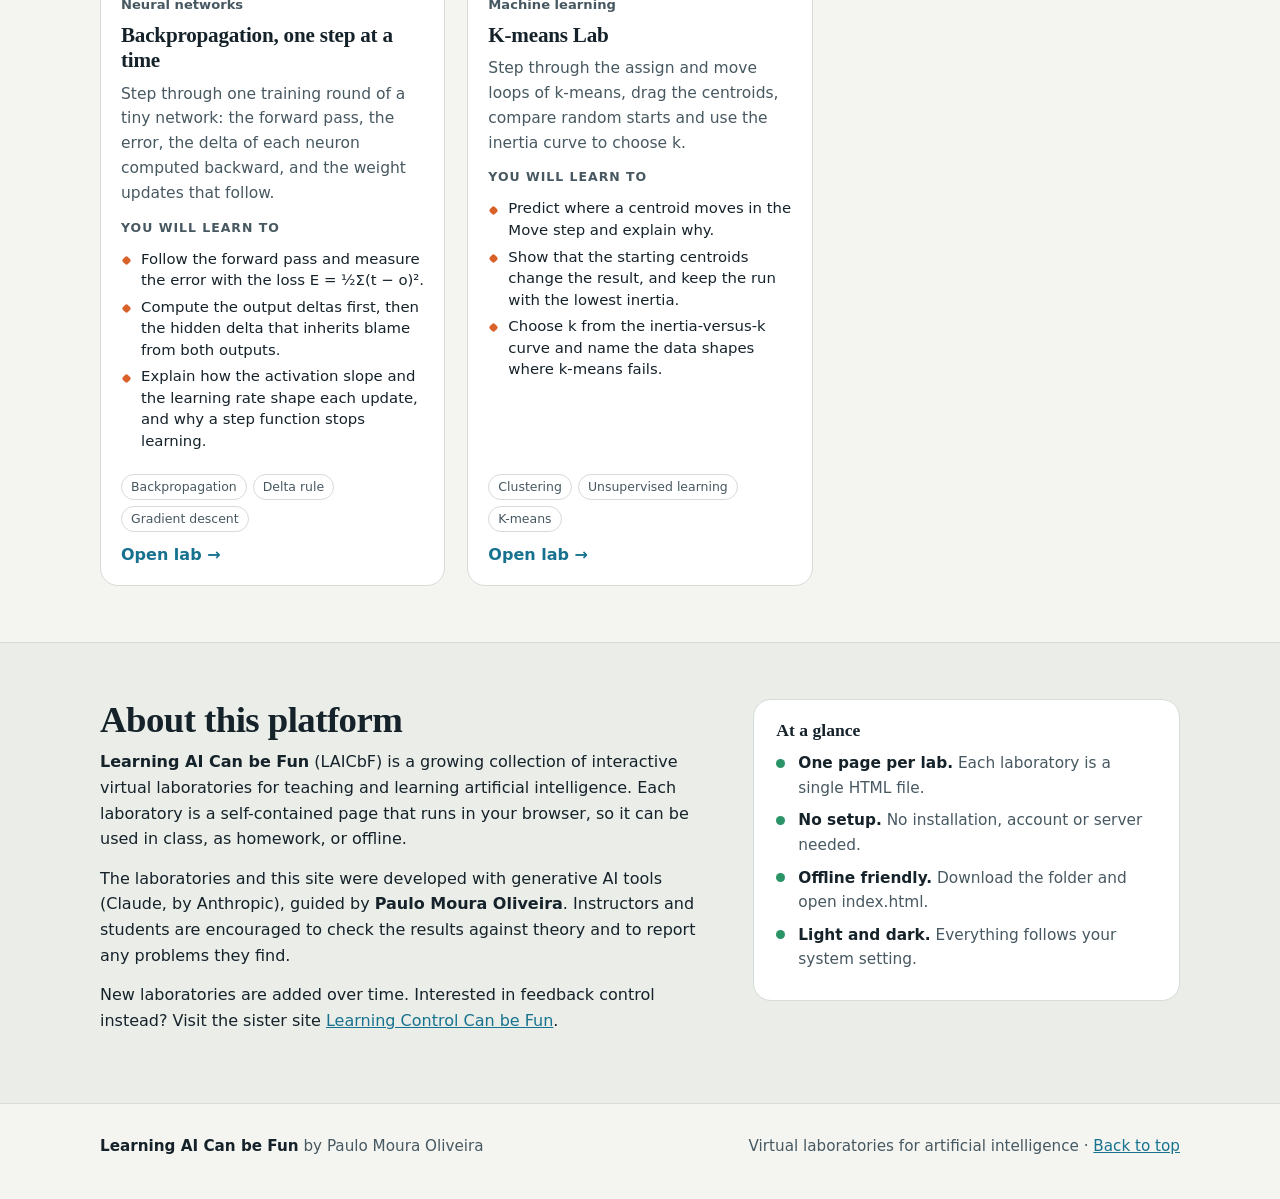
==== commit 8d5966de: "Add files via upload" ====
--- a/index.html
+++ b/index.html
@@ -3,12 +3,12 @@
 <head>
 <meta charset="utf-8">
 <meta name="viewport" content="width=device-width, initial-scale=1, viewport-fit=cover">
-<title>Learning AI Can be Fun (LIACbF): interactive labs for artificial intelligence</title>
-<meta name="description" content="Learning AI Can be Fun (LIACbF): interactive virtual laboratories for artificial intelligence, by Paulo Moura Oliveira. Simulated annealing, genetic algorithms, swarm optimization, neurons, perceptrons, backpropagation and k-means, all running in your browser.">
+<title>Learning AI Can be Fun (LAICbF): interactive labs for artificial intelligence</title>
+<meta name="description" content="Learning AI Can be Fun (LAICbF): interactive virtual laboratories for artificial intelligence, by Paulo Moura Oliveira. Simulated annealing, genetic algorithms, swarm optimization, neurons, perceptrons, backpropagation and k-means, all running in your browser.">
 <meta name="theme-color" content="#f4f5f1" media="(prefers-color-scheme: light)">
 <meta name="theme-color" content="#0d1417" media="(prefers-color-scheme: dark)">
 <meta property="og:type" content="website">
-<meta property="og:title" content="Learning AI Can be Fun (LIACbF)">
+<meta property="og:title" content="Learning AI Can be Fun (LAICbF)">
 <meta property="og:description" content="Interactive virtual laboratories for artificial intelligence.">
 <link rel="icon" href="data:image/svg+xml,%3Csvg xmlns='http://www.w3.org/2000/svg' viewBox='0 0 32 32'%3E%3Crect width='32' height='32' rx='8' fill='%2317728f'/%3E%3Cg stroke='white' stroke-width='2' stroke-linecap='round'%3E%3Cpath d='M8 9l8 7M8 23l8-7M16 16h8'/%3E%3C/g%3E%3Cg fill='white'%3E%3Ccircle cx='8' cy='9' r='3'/%3E%3Ccircle cx='8' cy='23' r='3'/%3E%3Ccircle cx='16' cy='16' r='3'/%3E%3C/g%3E%3Ccircle cx='25' cy='16' r='3.6' fill='%23ffb27a'/%3E%3C/svg%3E">
 <link rel="stylesheet" href="assets/site.css">
@@ -20,7 +20,7 @@
   <div class="wrap bar">
     <a class="brand" href="#top">
       <svg viewBox="0 0 32 32" aria-hidden="true"><rect width="32" height="32" rx="8" fill="var(--a)"/><g stroke="var(--a-ink)" stroke-width="2" stroke-linecap="round"><path d="M8 9l8 7M8 23l8-7M16 16h8"/></g><g fill="var(--a-ink)"><circle cx="8" cy="9" r="3"/><circle cx="8" cy="23" r="3"/><circle cx="16" cy="16" r="3"/></g><circle cx="25" cy="16" r="3.6" fill="var(--b)"/></svg>
-      <span>Learning AI Can be Fun</span><small>LIACbF</small>
+      <span>Learning AI Can be Fun</span><small>LAICbF</small>
     </a>
     <nav aria-label="Main">
       <ul>
@@ -35,7 +35,7 @@
   <section class="hero" aria-labelledby="title">
     <div class="wrap">
       <div>
-        <p class="eyebrow">LIACbF · Interactive virtual labs</p>
+        <p class="eyebrow">LAICbF · Interactive virtual labs</p>
         <h1 id="title">Learning <span class="ai">AI</span> Can be Fun</h1>
         <p class="tagline">Interactive virtual laboratories for artificial intelligence.</p>
         <div class="cta">
@@ -94,7 +94,7 @@
     <div class="wrap cols">
       <div>
         <h2 class="sec" id="about-h">About this platform</h2>
-        <p><strong>Learning AI Can be Fun</strong> (LIACbF) is a growing collection of interactive virtual laboratories for teaching and learning artificial intelligence. Each laboratory is a self-contained page that runs in your browser, so it can be used in class, as homework, or offline.</p>
+        <p><strong>Learning AI Can be Fun</strong> (LAICbF) is a growing collection of interactive virtual laboratories for teaching and learning artificial intelligence. Each laboratory is a self-contained page that runs in your browser, so it can be used in class, as homework, or offline.</p>
         <p>The laboratories and this site were developed with generative AI tools (Claude, by Anthropic), guided by <strong>Paulo Moura Oliveira</strong>. Instructors and students are encouraged to check the results against theory and to report any problems they find.</p>
         <p>New laboratories are added over time. Interested in feedback control instead? Visit the sister site <a href="https://mouraoliveira.github.io/Learning-Control-Can-be-Fun/" target="_blank" rel="noopener">Learning Control Can be Fun</a>.</p>
       </div>
--- a/assets/site.css
+++ b/assets/site.css
@@ -1,4 +1,4 @@
-/* Learning AI Can be Fun (LIACbF): homepage styles. System fonts only, so it works offline. */
+/* Learning AI Can be Fun (LAICbF): homepage styles. System fonts only, so it works offline. */
 :root{
   color-scheme:light;
   --bg:#f4f5f1; --bg2:#eaede8; --card:#ffffff; --ink:#15222a; --mute:#475861; --line:#d6dcd7;
